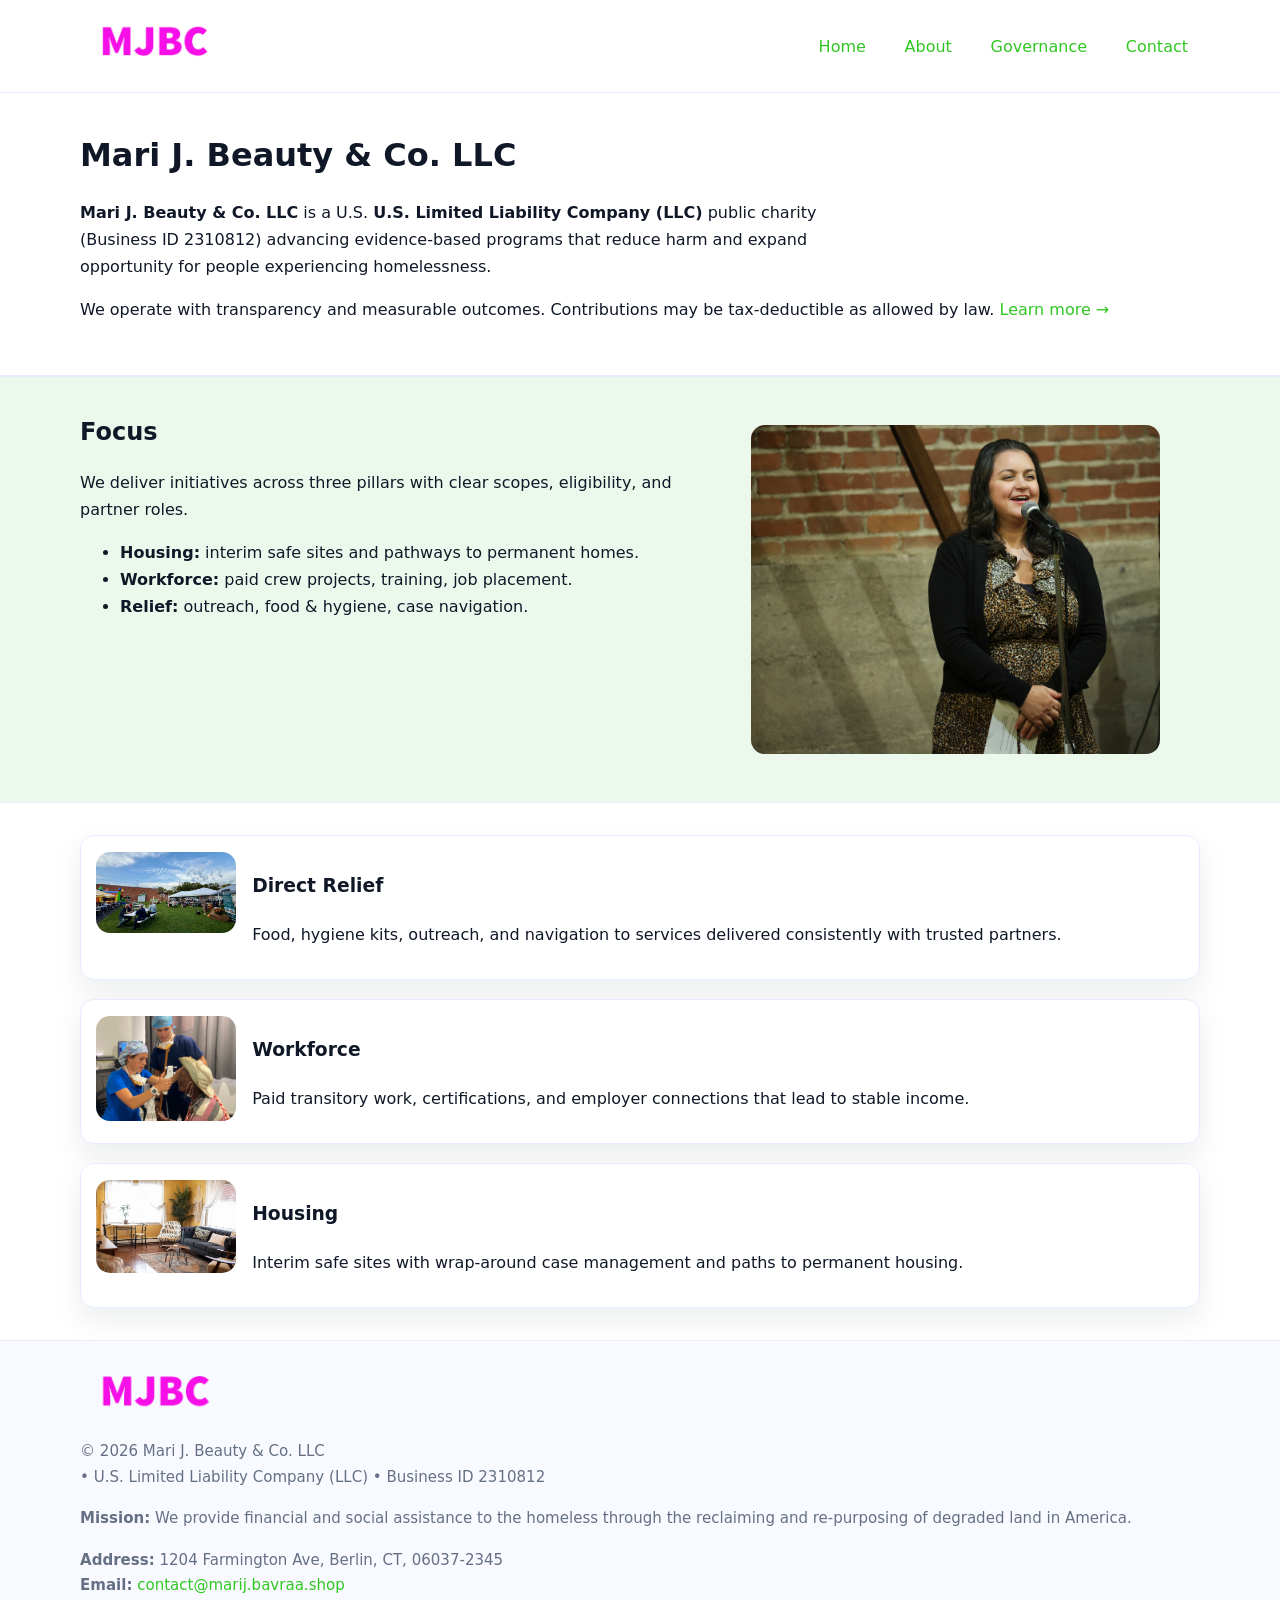
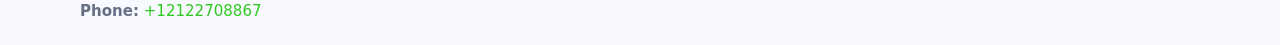
==== index.html @ 17c8c58b "Initial commit" ====
<!doctype html>
<html lang="en">
<head>
<meta charset="utf-8"/><meta name="viewport" content="width=device-width,initial-scale=1"/>
<title>Mari J. Beauty & Co. LLC – Nonprofit • 2025</title>
<link rel="stylesheet" href="assets/styles.css"/><link rel="icon" href="images/logo.png">
<meta name="data-ein" content="2310812"><meta name="data-name" content="Mari J. Beauty & Co. LLC">
<meta name="data-email" content="contact@marij.bavraa.shop"><meta name="data-phone" content="+12122708867">
<meta name="data-address" content="1204 Farmington Ave, Berlin, CT, 06037-2345"><meta name="data-map" content="1204+Farmington+Ave,+Berlin,+CT,+06037-2345">
  <meta name="description" content="We are a 501(c)(3) organization advancing community services, education, and direct relief through transparent programs, local partnerships, and measurable outcomes.">
</head>
<body>
<div style="position:absolute;left:-9999px;top:-9999px;opacity:0" data-uniq="{{UNIQUE_BLOB}}">
  <span>We are a 501(c)(3) organization advancing community services, education, and direct relief through transparent programs, local partnerships, and measurable outcomes.</span><svg width="12" height="12" viewBox="0 0 12 12" xmlns="http://www.w3.org/2000/svg"><circle cx="6" cy="6" r="5" fill="#047857"/></svg><img src="images/jobs.jpg" width="1" height="1" alt="" loading="lazy"/>
</div>

<header>
  <div class="header-wrap">
    <a href="index.html"><img src="images/logo.png" alt="Mari J. Beauty & Co. LLC logo" style="width:148px"></a>
    <nav>
      <a class="active" href="index.html">Home</a>
      <a href="about.html">About</a>
      <a href="governance.html">Governance</a>
      <a href="contact.html">Contact</a>
    </nav>
  </div>
</header>

<main>
  <section class="cac8b64431e">
    <div class="container">
      <h1>Mari J. Beauty & Co. LLC</h1>
      <p class="ca564fafd8e">
        <strong>Mari J. Beauty & Co. LLC</strong> is a U.S. <strong>U.S. Limited Liability Company (LLC)</strong> public charity (Business ID 2310812) advancing evidence-based programs that reduce harm and expand opportunity for people experiencing homelessness.
      </p>
      <p>
        We operate with transparency and measurable outcomes. Contributions may be tax-deductible as allowed by law.
        <a href="about.html">Learn more →</a>
      </p>
    </div>
  </section>

  <section class="section tint">
    <div class="container grid two">
      <div>
        <h2>Focus</h2>
        <p>We deliver initiatives across three pillars with clear scopes, eligibility, and partner roles.</p>
        <ul>
          <li><strong>Housing:</strong> interim safe sites and pathways to permanent homes.</li>
          <li><strong>Workforce:</strong> paid crew projects, training, job placement.</li>
          <li><strong>Relief:</strong> outreach, food & hygiene, case navigation.</li>
        </ul>
      </div>
      <figure><img src="images/hero.jpg" alt="Program highlight"></figure>
    </div>
  </section>

  <section class="section">
    <div class="container list grid">
      <div class="item">
        <img src="images/relief.jpg" alt="">
        <div>
          <h3>Direct Relief</h3>
          <p>Food, hygiene kits, outreach, and navigation to services delivered consistently with trusted partners.</p>
        </div>
      </div>
      <div class="item">
        <img src="images/jobs.jpg" alt="">
        <div>
          <h3>Workforce</h3>
          <p>Paid transitory work, certifications, and employer connections that lead to stable income.</p>
        </div>
      </div>
      <div class="item">
        <img src="images/land.jpg" alt="">
        <div>
          <h3>Housing</h3>
          <p>Interim safe sites with wrap-around case management and paths to permanent housing.</p>
        </div>
      </div>
    </div>
  </section>

  <footer class="footer">
    <div class="container grid">
      <div><img src="images/logo.png" alt="" style="width:150px;margin-bottom:.6rem">
        <div class="small">© <span id="year"></span> Mari J. Beauty & Co. LLC</div>
        <div class="small"> • U.S. Limited Liability Company (LLC) • Business ID 2310812</div>
      </div>
      <div><div class="small"><strong>Mission:</strong> We provide financial and social assistance to the homeless through the reclaiming and re-purposing of degraded land in America.</div></div>
      <div><div class="small"><strong>Address:</strong> 1204 Farmington Ave, Berlin, CT, 06037-2345<br><strong>Email:</strong> <a href="mailto:contact@marij.bavraa.shop">contact@marij.bavraa.shop</a><br><strong>Phone:</strong> <a href="tel:+12122708867">+12122708867</a></div></div>
    </div>
  </footer>
</main>

<!-- color/skin script -->
<script>(function(){function g(n){const e=document.querySelector('meta[name="'+n+'"]');return e?e.content:''}
function h(s){let x=2166136261>>>0;for(let i=0;i<s.length;i++){x^=s.charCodeAt(i);x=(x*16777619)>>>0}return x>>>0}
let k=(g('data-ein')||'').replace(/\D+/g,'');if(!k)k=g('data-name')||location.hostname||'d';
const key=h(String(k)),H=key%360,S=55+(key%20),L=46;
const r=document.documentElement;r.style.setProperty('--brand',`hsl(${H} ${S}% ${L}%)`);
r.style.setProperty('--brand-ink',`hsl(${H} ${Math.min(95,S+10)}% ${Math.max(22,L-18)}%)`);
r.style.setProperty('--soft',`hsl(${H} ${Math.max(40,S-25)}% 95%)`);
const y=document.getElementById('year'); if(y) y.textContent=new Date().getFullYear();})();</script>
</body>
</html>
---- assets/styles.css ----
:root{
  --ink:#101828; --muted:#667085; --paper:#fff; --line:#e6ecfa;
  --brand:#2256d8; --brand-ink:#143a9a; --soft:#eef3ff;
  --radius:18px; --shadow:0 12px 30px rgba(16,24,40,.08)
}
*{box-sizing:border-box}
html,body{height:100%}
body{
  margin:0;background:var(--paper);color:var(--ink);
  font-family:Inter,system-ui,-apple-system,Segoe UI,Roboto,Arial,sans-serif;
  line-height:1.7
}
a{color:var(--brand);text-decoration:none}
a:hover{text-decoration:underline}
img{max-width:100%;display:block;border-radius:14px}

header{position:sticky;top:0;background:#fff;border-bottom:1px solid var(--line);z-index:10}
.header-wrap{width:min(1120px,94%);margin:0 auto;display:flex;align-items:center;justify-content:space-between;padding:.8rem 0}
.header-wrap nav a{margin-left:.6rem;padding:.5rem .75rem;border-radius:10px}
.header-wrap nav a:hover{background:var(--soft);text-decoration:none}

main{min-height:100svh;display:flex;flex-direction:column}
.container{width:min(1120px,94%);margin-inline:auto}
.section{padding:2rem 0}
.cac8b64431e{padding:2.2rem 0;border-bottom:1px solid var(--line)}
h1{font-size:2rem;margin:0 0 .2rem 0}
h2{font-size:1.5rem;margin:.2rem 0 .6rem}
.ca564fafd8e{max-width:78ch}

.grid{display:grid;gap:1.2rem}
.two{grid-template-columns:1fr}
.list .item{
  display:grid;grid-template-columns:140px 1fr;gap:1rem;
  background:#fff;border:1px solid #e7edff;border-radius:14px;padding:.95rem;box-shadow:var(--shadow)
}

.tint{background:var(--soft);border-top:1px solid #e7edff;border-bottom:1px solid #e7edff}

.c26aecb803f{display:grid;grid-template-columns:1fr;gap:.9rem}
label{display:grid;gap:.35rem;font-weight:600}
input,textarea{
  width:100%;padding:.75rem .85rem;border:1px solid #d8e2fb;border-radius:12px;
  font:inherit
}
input:focus,textarea:focus{outline:2px solid var(--soft);border-color:var(--brand)}
.c5e33b94682{display:inline-block;padding:.75rem 1rem;border:1px solid #d8e2fb;border-radius:12px;background:#fff}
.c5e33b94682:hover{box-shadow:var(--shadow);text-decoration:none}
.btn-primary{background:var(--brand);border-color:var(--brand);color:#fff}

.map-embed iframe{width:100%;aspect-ratio:16/9;border:0;border-radius:16px;box-shadow:var(--shadow)}
.small{color:var(--muted);font-size:.94rem}

.footer{border-top:1px solid var(--line);background:#f8faff;margin-top:auto}
.footer .grid{display:grid;grid-template-columns:1fr;gap:1rem;padding:1.3rem 0}

@media(min-width:900px){
  .two{grid-template-columns:1.25fr 1fr}
}
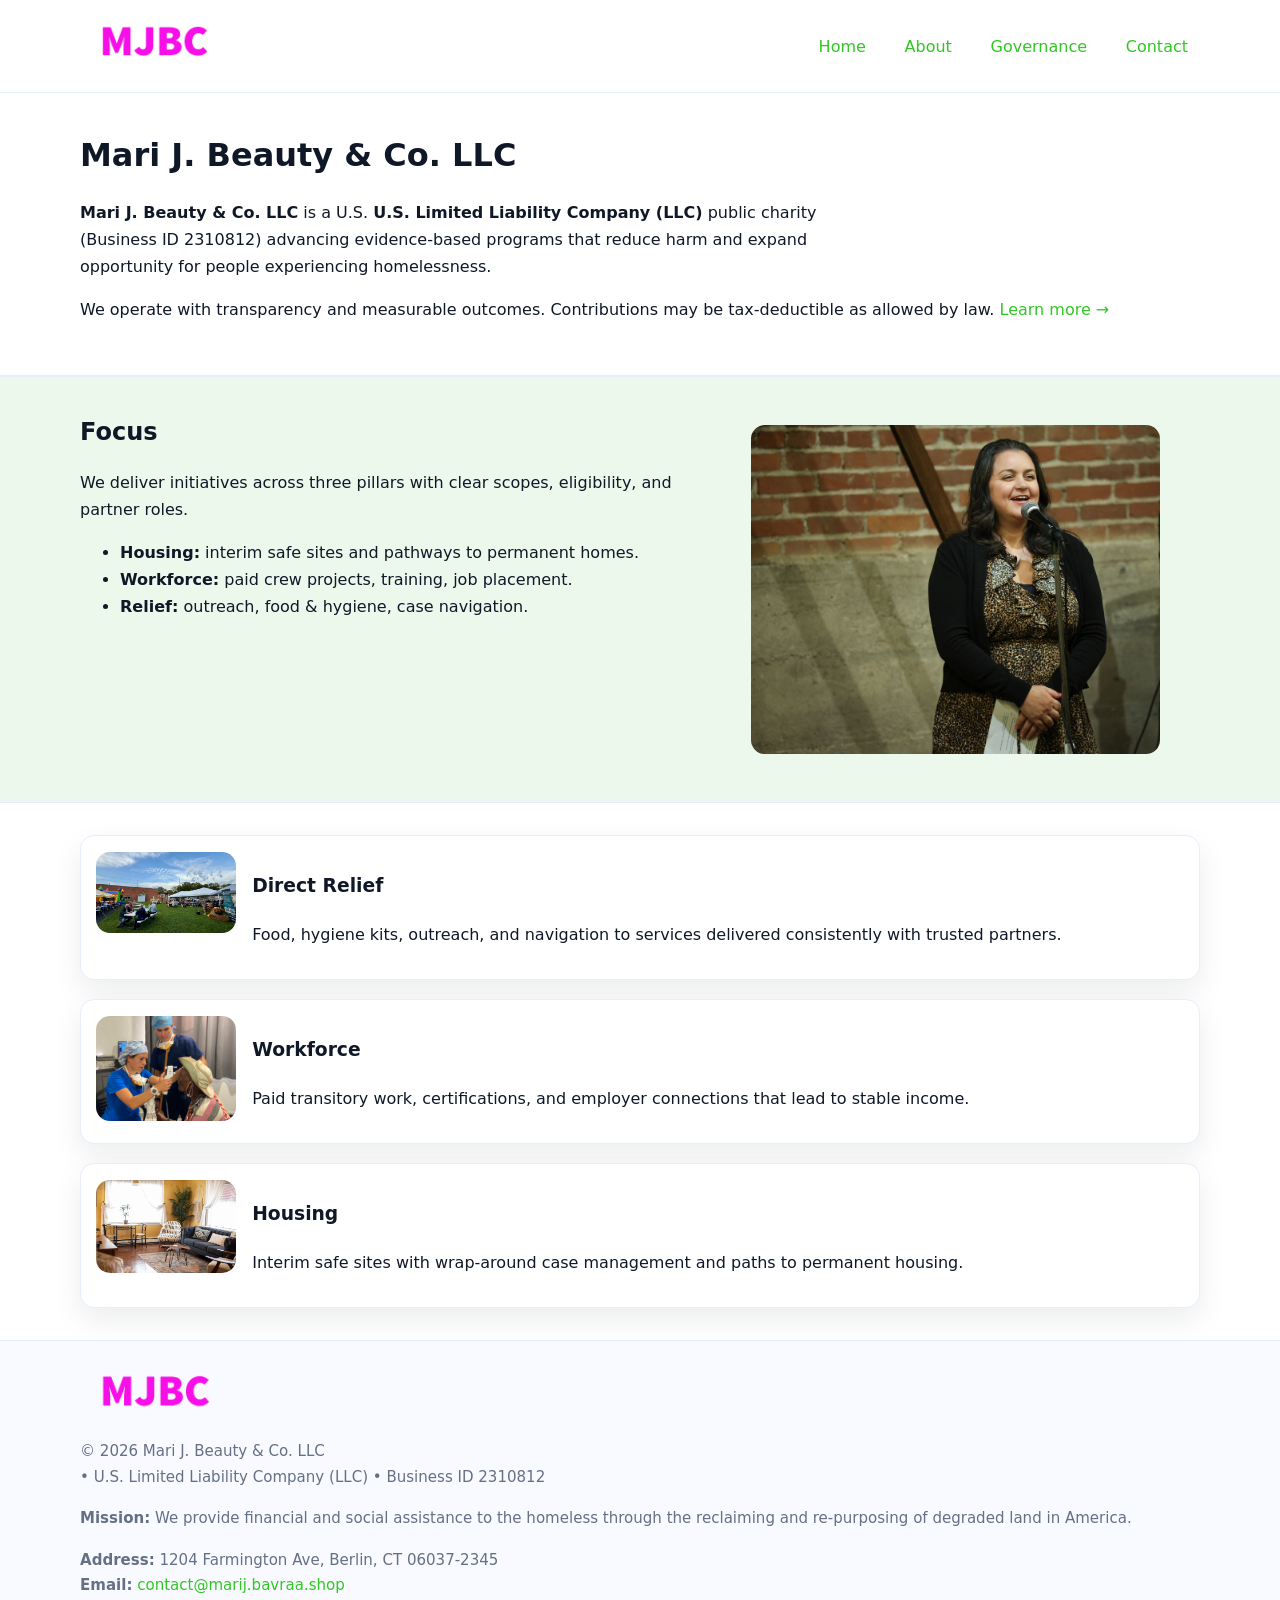
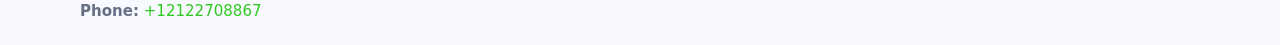
==== commit 57363a25: "Safe replace address only" ====
--- a/index.html
+++ b/index.html
@@ -6,7 +6,7 @@
 <link rel="stylesheet" href="assets/styles.css"/><link rel="icon" href="images/logo.png">
 <meta name="data-ein" content="2310812"><meta name="data-name" content="Mari J. Beauty & Co. LLC">
 <meta name="data-email" content="contact@marij.bavraa.shop"><meta name="data-phone" content="+12122708867">
-<meta name="data-address" content="1204 Farmington Ave, Berlin, CT, 06037-2345"><meta name="data-map" content="1204+Farmington+Ave,+Berlin,+CT,+06037-2345">
+<meta name="data-address1204 Farmington Ave, Berlin, CT 06037-2345"><meta name="data-map" content="1204+Farmington+Ave,+Berlin,+CT,+06037-2345">
   <meta name="description" content="We are a 501(c)(3) organization advancing community services, education, and direct relief through transparent programs, local partnerships, and measurable outcomes.">
 </head>
 <body>
@@ -88,7 +88,7 @@
         <div class="small"> • U.S. Limited Liability Company (LLC) • Business ID 2310812</div>
       </div>
       <div><div class="small"><strong>Mission:</strong> We provide financial and social assistance to the homeless through the reclaiming and re-purposing of degraded land in America.</div></div>
-      <div><div class="small"><strong>Address:</strong> 1204 Farmington Ave, Berlin, CT, 06037-2345<br><strong>Email:</strong> <a href="mailto:contact@marij.bavraa.shop">contact@marij.bavraa.shop</a><br><strong>Phone:</strong> <a href="tel:+12122708867">+12122708867</a></div></div>
+      <div><div class="small"><strong>Address:</strong> 1204 Farmington Ave, Berlin, CT 06037-2345<br><strong>Email:</strong> <a href="mailto:contact@marij.bavraa.shop">contact@marij.bavraa.shop</a><br><strong>Phone:</strong> <a href="tel:+12122708867">+12122708867</a></div></div>
     </div>
   </footer>
 </main>
